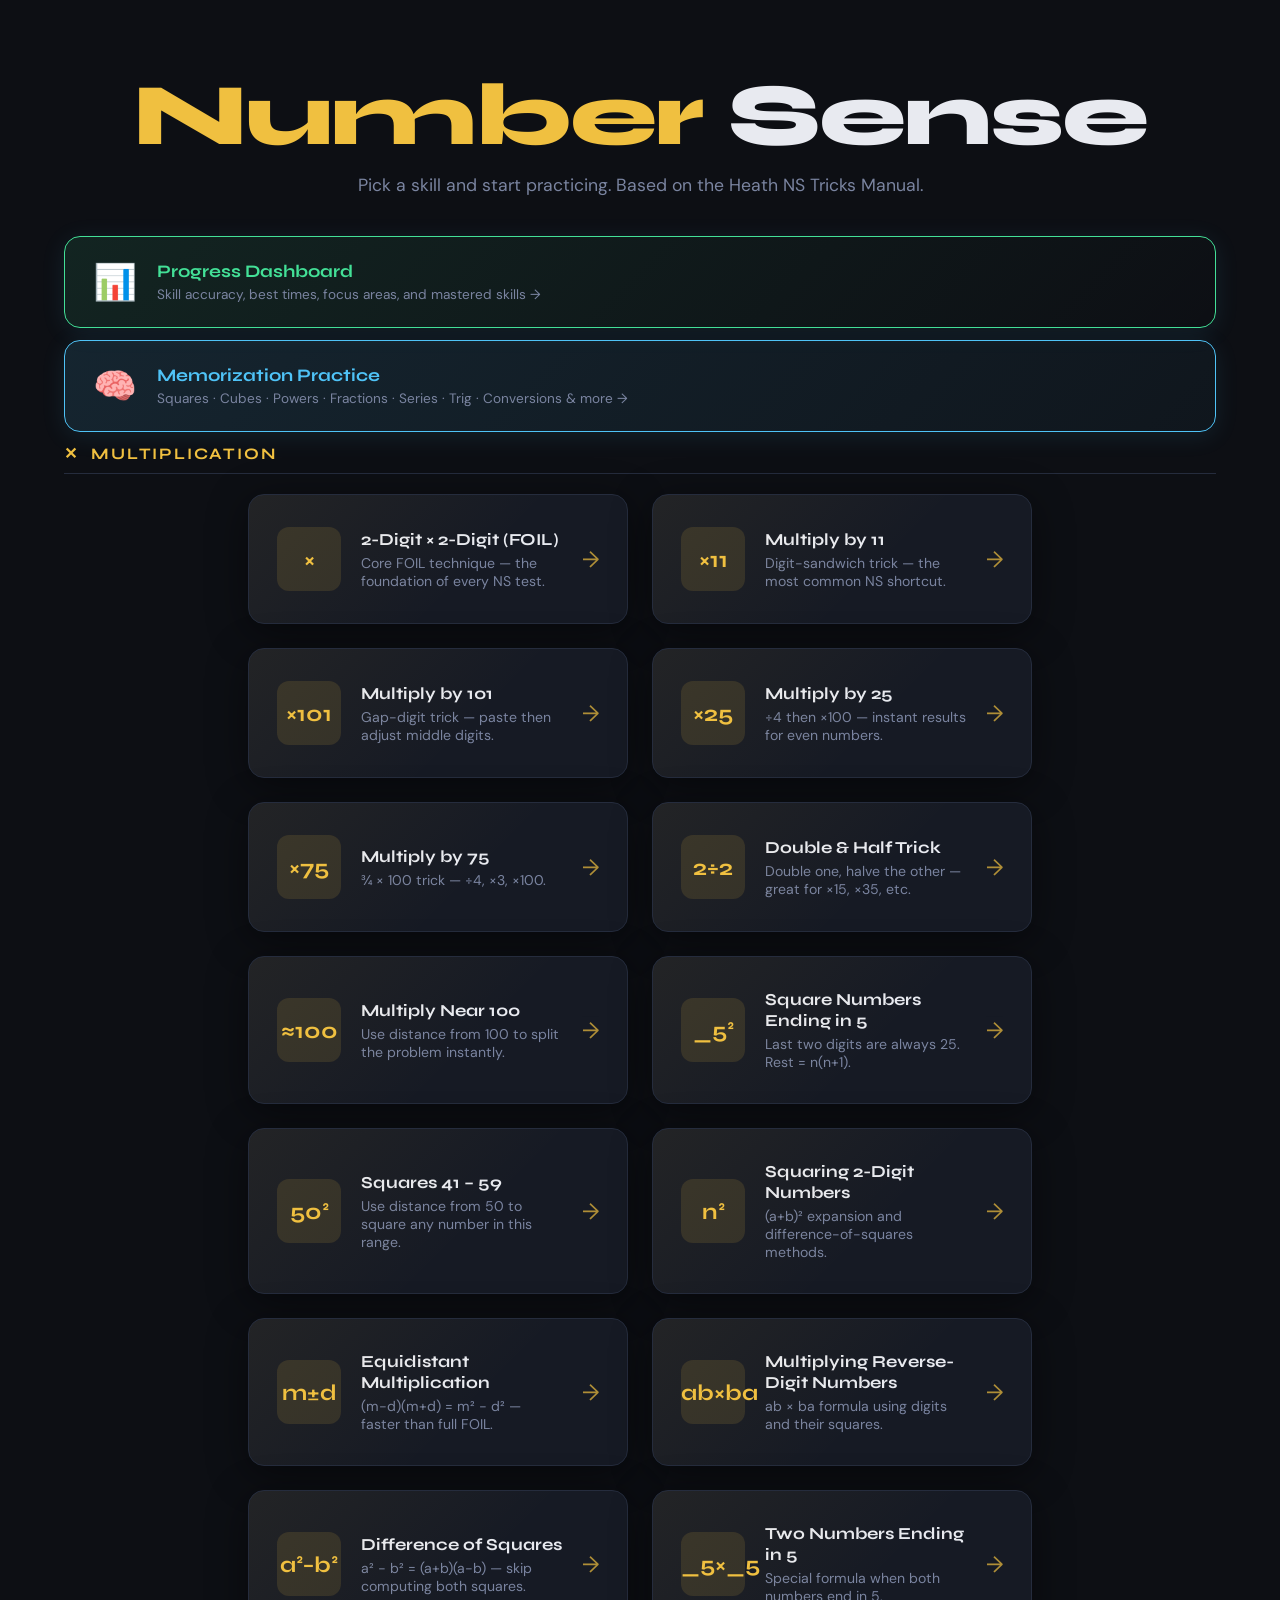
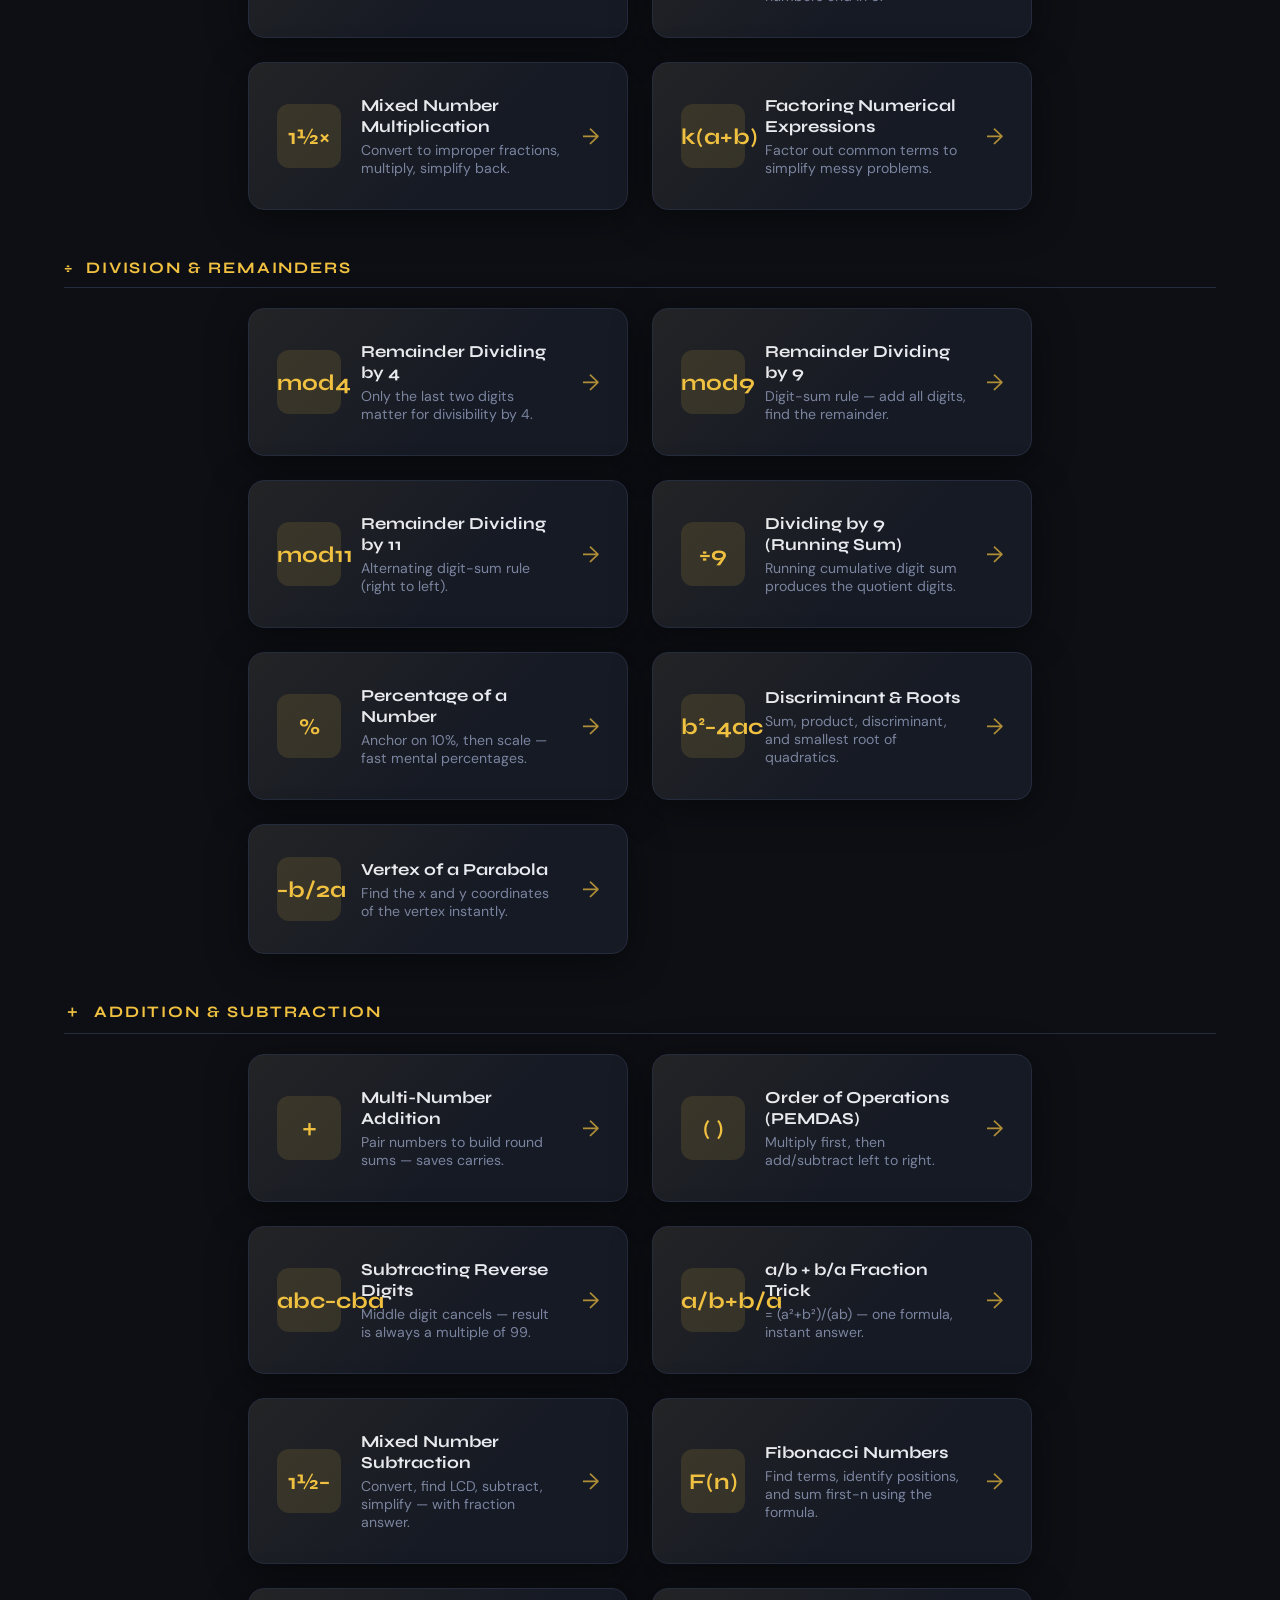
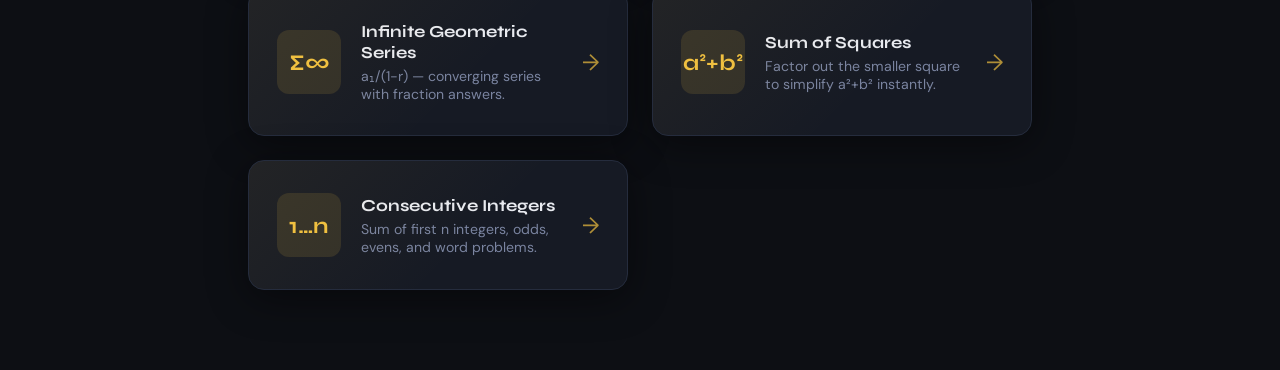
==== index.html @ b79b71be "Add files via upload" ====
<!DOCTYPE html>
<html lang="en">
<head>
  <meta charset="UTF-8" />
  <meta name="viewport" content="width=device-width, initial-scale=1.0"/>
  <title>Number Sense — Math Practice</title>
  <link rel="stylesheet" href="css/style.css" />
</head>
<body>

  <div class="hero-header">
    <div class="hero-title">
      <span class="title-accent">Number</span> Sense
    </div>
    <p class="hero-sub">Pick a skill and start practicing. Based on the Heath NS Tricks Manual.</p>
  </div>

  <!-- ── DASHBOARD / LEADERBOARD BANNERS ─────────────── -->
  <div class="mem-banner-wrap">
    <a href="dashboard.html" class="mem-banner" style="border-color:var(--correct);background:linear-gradient(135deg,rgba(67,224,151,.1),transparent);">
      <div class="mem-banner-icon">📊</div>
      <div class="mem-banner-text">
        <strong style="color:var(--correct)">Progress Dashboard</strong>
        <span>Skill accuracy, best times, focus areas, and mastered skills →</span>
      </div>
    </a>
  </div>

  <!-- ── MEMORIZATION HUB BANNER ─────────────────────── -->
  <div class="mem-banner-wrap">
    <a href="memorize-home.html" class="mem-banner">
      <div class="mem-banner-icon">🧠</div>
      <div class="mem-banner-text">
        <strong>Memorization Practice</strong>
        <span>Squares · Cubes · Powers · Fractions · Series · Trig · Conversions &amp; more →</span>
      </div>
    </a>
  </div>

  <main class="skills-wrapper">

    <!-- ── MULTIPLICATION ─────────────────────────────── -->
    <section class="skill-section">
      <h2 class="section-heading">✕ &nbsp;Multiplication</h2>
      <div class="skills-grid">

        <a href="practice.html?skill=multiply2x2" class="skill-card">
          <div class="skill-icon">×</div>
          <div class="skill-info">
            <h3>2-Digit × 2-Digit (FOIL)</h3>
            <p>Core FOIL technique — the foundation of every NS test.</p>
          </div>
          <div class="skill-arrow">→</div>
        </a>

        <a href="practice.html?skill=multiplyBy11" class="skill-card">
          <div class="skill-icon">×11</div>
          <div class="skill-info">
            <h3>Multiply by 11</h3>
            <p>Digit-sandwich trick — the most common NS shortcut.</p>
          </div>
          <div class="skill-arrow">→</div>
        </a>

        <a href="practice.html?skill=multiplyBy101" class="skill-card">
          <div class="skill-icon">×101</div>
          <div class="skill-info">
            <h3>Multiply by 101</h3>
            <p>Gap-digit trick — paste then adjust middle digits.</p>
          </div>
          <div class="skill-arrow">→</div>
        </a>

        <a href="practice.html?skill=multiplyBy25" class="skill-card">
          <div class="skill-icon">×25</div>
          <div class="skill-info">
            <h3>Multiply by 25</h3>
            <p>÷4 then ×100 — instant results for even numbers.</p>
          </div>
          <div class="skill-arrow">→</div>
        </a>

        <a href="practice.html?skill=multiplyBy75" class="skill-card">
          <div class="skill-icon">×75</div>
          <div class="skill-info">
            <h3>Multiply by 75</h3>
            <p>¾ × 100 trick — ÷4, ×3, ×100.</p>
          </div>
          <div class="skill-arrow">→</div>
        </a>

        <a href="practice.html?skill=doubleHalf" class="skill-card">
          <div class="skill-icon">2÷2</div>
          <div class="skill-info">
            <h3>Double &amp; Half Trick</h3>
            <p>Double one, halve the other — great for ×15, ×35, etc.</p>
          </div>
          <div class="skill-arrow">→</div>
        </a>

        <a href="practice.html?skill=near100" class="skill-card">
          <div class="skill-icon">≈100</div>
          <div class="skill-info">
            <h3>Multiply Near 100</h3>
            <p>Use distance from 100 to split the problem instantly.</p>
          </div>
          <div class="skill-arrow">→</div>
        </a>

        <a href="practice.html?skill=squaresEndIn5" class="skill-card">
          <div class="skill-icon">_5²</div>
          <div class="skill-info">
            <h3>Square Numbers Ending in 5</h3>
            <p>Last two digits are always 25. Rest = n(n+1).</p>
          </div>
          <div class="skill-arrow">→</div>
        </a>

        <a href="practice.html?skill=squares41to59" class="skill-card">
          <div class="skill-icon">50²</div>
          <div class="skill-info">
            <h3>Squares 41 – 59</h3>
            <p>Use distance from 50 to square any number in this range.</p>
          </div>
          <div class="skill-arrow">→</div>
        </a>

        <a href="practice.html?skill=squaring" class="skill-card">
          <div class="skill-icon">n²</div>
          <div class="skill-info">
            <h3>Squaring 2-Digit Numbers</h3>
            <p>(a+b)² expansion and difference-of-squares methods.</p>
          </div>
          <div class="skill-arrow">→</div>
        </a>

        <a href="practice.html?skill=equidistant" class="skill-card">
          <div class="skill-icon">m±d</div>
          <div class="skill-info">
            <h3>Equidistant Multiplication</h3>
            <p>(m−d)(m+d) = m² − d² — faster than full FOIL.</p>
          </div>
          <div class="skill-arrow">→</div>
        </a>

        <a href="practice.html?skill=multiplyReverses" class="skill-card">
          <div class="skill-icon">ab×ba</div>
          <div class="skill-info">
            <h3>Multiplying Reverse-Digit Numbers</h3>
            <p>ab × ba formula using digits and their squares.</p>
          </div>
          <div class="skill-arrow">→</div>
        </a>

        <a href="practice.html?skill=differenceOfSquares" class="skill-card">
          <div class="skill-icon">a²−b²</div>
          <div class="skill-info">
            <h3>Difference of Squares</h3>
            <p>a² − b² = (a+b)(a−b) — skip computing both squares.</p>
          </div>
          <div class="skill-arrow">→</div>
        </a>

        <a href="practice.html?skill=bothEndIn5" class="skill-card">
          <div class="skill-icon">_5×_5</div>
          <div class="skill-info">
            <h3>Two Numbers Ending in 5</h3>
            <p>Special formula when both numbers end in 5.</p>
          </div>
          <div class="skill-arrow">→</div>
        </a>

        <a href="practice.html?skill=mixedNumbers" class="skill-card">
          <div class="skill-icon">1½×</div>
          <div class="skill-info">
            <h3>Mixed Number Multiplication</h3>
            <p>Convert to improper fractions, multiply, simplify back.</p>
          </div>
          <div class="skill-arrow">→</div>
        </a>

        <a href="practice.html?skill=factoringNumerical" class="skill-card">
          <div class="skill-icon">k(a+b)</div>
          <div class="skill-info">
            <h3>Factoring Numerical Expressions</h3>
            <p>Factor out common terms to simplify messy problems.</p>
          </div>
          <div class="skill-arrow">→</div>
        </a>

      </div>
    </section>

    <!-- ── DIVISION ───────────────────────────────────── -->
    <section class="skill-section">
      <h2 class="section-heading">÷ &nbsp;Division &amp; Remainders</h2>
      <div class="skills-grid">

        <a href="practice.html?skill=remainderBy4" class="skill-card">
          <div class="skill-icon">mod4</div>
          <div class="skill-info">
            <h3>Remainder Dividing by 4</h3>
            <p>Only the last two digits matter for divisibility by 4.</p>
          </div>
          <div class="skill-arrow">→</div>
        </a>

        <a href="practice.html?skill=remainderBy9" class="skill-card">
          <div class="skill-icon">mod9</div>
          <div class="skill-info">
            <h3>Remainder Dividing by 9</h3>
            <p>Digit-sum rule — add all digits, find the remainder.</p>
          </div>
          <div class="skill-arrow">→</div>
        </a>

        <a href="practice.html?skill=remainderBy11" class="skill-card">
          <div class="skill-icon">mod11</div>
          <div class="skill-info">
            <h3>Remainder Dividing by 11</h3>
            <p>Alternating digit-sum rule (right to left).</p>
          </div>
          <div class="skill-arrow">→</div>
        </a>

        <a href="practice.html?skill=divideBy9" class="skill-card">
          <div class="skill-icon">÷9</div>
          <div class="skill-info">
            <h3>Dividing by 9 (Running Sum)</h3>
            <p>Running cumulative digit sum produces the quotient digits.</p>
          </div>
          <div class="skill-arrow">→</div>
        </a>

        <a href="practice.html?skill=percentage" class="skill-card">
          <div class="skill-icon">%</div>
          <div class="skill-info">
            <h3>Percentage of a Number</h3>
            <p>Anchor on 10%, then scale — fast mental percentages.</p>
          </div>
          <div class="skill-arrow">→</div>
        </a>

        <a href="practice.html?skill=discriminant" class="skill-card">
          <div class="skill-icon">b²−4ac</div>
          <div class="skill-info">
            <h3>Discriminant &amp; Roots</h3>
            <p>Sum, product, discriminant, and smallest root of quadratics.</p>
          </div>
          <div class="skill-arrow">→</div>
        </a>

        <a href="practice.html?skill=vertexParabola" class="skill-card">
          <div class="skill-icon">−b/2a</div>
          <div class="skill-info">
            <h3>Vertex of a Parabola</h3>
            <p>Find the x and y coordinates of the vertex instantly.</p>
          </div>
          <div class="skill-arrow">→</div>
        </a>

      </div>
    </section>

    <!-- ── ADDITION & SUBTRACTION ─────────────────────── -->
    <section class="skill-section">
      <h2 class="section-heading">＋ &nbsp;Addition &amp; Subtraction</h2>
      <div class="skills-grid">

        <a href="practice.html?skill=additionMulti" class="skill-card">
          <div class="skill-icon">＋</div>
          <div class="skill-info">
            <h3>Multi-Number Addition</h3>
            <p>Pair numbers to build round sums — saves carries.</p>
          </div>
          <div class="skill-arrow">→</div>
        </a>

        <a href="practice.html?skill=orderOfOps" class="skill-card">
          <div class="skill-icon">( )</div>
          <div class="skill-info">
            <h3>Order of Operations (PEMDAS)</h3>
            <p>Multiply first, then add/subtract left to right.</p>
          </div>
          <div class="skill-arrow">→</div>
        </a>

        <a href="practice.html?skill=subtractReverses" class="skill-card">
          <div class="skill-icon">abc−cba</div>
          <div class="skill-info">
            <h3>Subtracting Reverse Digits</h3>
            <p>Middle digit cancels — result is always a multiple of 99.</p>
          </div>
          <div class="skill-arrow">→</div>
        </a>

        <a href="practice.html?skill=fractionPlusFractionInverse" class="skill-card">
          <div class="skill-icon">a/b+b/a</div>
          <div class="skill-info">
            <h3>a/b + b/a Fraction Trick</h3>
            <p>= (a²+b²)/(ab) — one formula, instant answer.</p>
          </div>
          <div class="skill-arrow">→</div>
        </a>

        <a href="practice.html?skill=fractionSubtraction" class="skill-card">
          <div class="skill-icon">1½−</div>
          <div class="skill-info">
            <h3>Mixed Number Subtraction</h3>
            <p>Convert, find LCD, subtract, simplify — with fraction answer.</p>
          </div>
          <div class="skill-arrow">→</div>
        </a>

        <a href="practice.html?skill=fibonacci" class="skill-card">
          <div class="skill-icon">F(n)</div>
          <div class="skill-info">
            <h3>Fibonacci Numbers</h3>
            <p>Find terms, identify positions, and sum first-n using the formula.</p>
          </div>
          <div class="skill-arrow">→</div>
        </a>

        <a href="practice.html?skill=geometricSeries" class="skill-card">
          <div class="skill-icon">∑∞</div>
          <div class="skill-info">
            <h3>Infinite Geometric Series</h3>
            <p>a₁/(1−r) — converging series with fraction answers.</p>
          </div>
          <div class="skill-arrow">→</div>
        </a>

        <a href="practice.html?skill=sumOfSquares" class="skill-card">
          <div class="skill-icon">a²+b²</div>
          <div class="skill-info">
            <h3>Sum of Squares</h3>
            <p>Factor out the smaller square to simplify a²+b² instantly.</p>
          </div>
          <div class="skill-arrow">→</div>
        </a>

        <a href="practice.html?skill=consecIntegers" class="skill-card">
          <div class="skill-icon">1…n</div>
          <div class="skill-info">
            <h3>Consecutive Integers</h3>
            <p>Sum of first n integers, odds, evens, and word problems.</p>
          </div>
          <div class="skill-arrow">→</div>
        </a>

      </div>
    </section>

  </main>

  <script src="js/main.js"></script>
</body>
</html>
---- css/style.css ----
/* =========================================================
   Number Sense — Main Stylesheet
   ========================================================= */

@import url('https://fonts.googleapis.com/css2?family=Syne:wght@700;800&family=DM+Sans:wght@400;500&display=swap');

/* ── Variables ─────────────────────────────────────────── */
:root {
  --bg:        #0d0f14;
  --surface:   #161a24;
  --border:    #252c3d;
  --accent:    #f0c040;
  --accent2:   #4fc3f7;
  --correct:   #43e097;
  --wrong:     #f25c69;
  --text:      #e8eaf0;
  --muted:     #7a84a0;
  --radius:    16px;
  --shadow:    0 8px 40px rgba(0,0,0,.45);
}

/* ── Reset ─────────────────────────────────────────────── */
*, *::before, *::after { box-sizing: border-box; margin: 0; padding: 0; }
html { scroll-behavior: smooth; }

body {
  background: var(--bg);
  color: var(--text);
  font-family: 'DM Sans', sans-serif;
  min-height: 100vh;
  display: flex;
  flex-direction: column;
  align-items: center;
}

/* ── Home: Hero Header ─────────────────────────────────── */
.hero-header {
  text-align: center;
  padding: 72px 24px 40px;
}

.hero-title {
  font-family: 'Syne', sans-serif;
  font-size: clamp(2.8rem, 7vw, 5.5rem);
  font-weight: 800;
  letter-spacing: -2px;
  line-height: 1;
  color: var(--text);
}

.title-accent { color: var(--accent); }

.hero-sub {
  margin-top: 14px;
  font-size: 1.1rem;
  color: var(--muted);
}

/* ── Home: Skills Grid ─────────────────────────────────── */
.skills-grid {
  display: grid;
  grid-template-columns: repeat(auto-fill, minmax(280px, 380px));
  gap: 24px;
  padding: 0 24px 80px;
  justify-content: center;
  width: 100%;
  max-width: 1200px;
}

.skill-card {
  background: var(--surface);
  border: 1px solid var(--border);
  border-radius: var(--radius);
  padding: 32px 28px;
  display: flex;
  align-items: center;
  gap: 20px;
  text-decoration: none;
  color: var(--text);
  box-shadow: var(--shadow);
  transition: transform .2s, border-color .2s, box-shadow .2s;
  position: relative;
  overflow: hidden;
}

.skill-card::before {
  content: '';
  position: absolute;
  inset: 0;
  background: linear-gradient(135deg, rgba(240,192,64,.06) 0%, transparent 60%);
  pointer-events: none;
}

.skill-card:hover {
  transform: translateY(-4px);
  border-color: var(--accent);
  box-shadow: 0 12px 50px rgba(240,192,64,.15);
}

.skill-icon {
  font-size: 1.4rem;
  background: rgba(240,192,64,.12);
  border-radius: 12px;
  width: 64px;
  height: 64px;
  display: grid;
  place-items: center;
  flex-shrink: 0;
  color: var(--accent);
  font-family: 'Syne', sans-serif;
  font-weight: 700;
}

.skill-info h2, .skill-info h3 {
  font-family: 'Syne', sans-serif;
  font-size: 1.05rem;
  font-weight: 700;
}

.skill-info p {
  font-size: .88rem;
  color: var(--muted);
  margin-top: 4px;
}

.skill-arrow {
  margin-left: auto;
  font-size: 1.4rem;
  color: var(--accent);
  opacity: .7;
  transition: transform .2s, opacity .2s;
}

.skill-card:hover .skill-arrow { transform: translateX(5px); opacity: 1; }

/* ── Practice Page ─────────────────────────────────────── */
.practice-body { background: var(--bg); }

.back-link {
  align-self: flex-start;
  margin: 24px 32px;
  color: var(--muted);
  text-decoration: none;
  font-size: .9rem;
  transition: color .15s;
}
.back-link:hover { color: var(--text); }

/* ── Stats Bar ─────────────────────────────────────────── */
.stats-bar {
  display: flex;
  gap: 12px;
  flex-wrap: wrap;
  justify-content: center;
  padding: 0 24px 28px;
}

.stat-pill {
  background: var(--surface);
  border: 1px solid var(--border);
  border-radius: 40px;
  padding: 8px 20px;
  display: flex;
  flex-direction: column;
  align-items: center;
  min-width: 90px;
}

.stat-label { font-size: .7rem; color: var(--muted); text-transform: uppercase; letter-spacing: .08em; }
.stat-value { font-family: 'Syne', sans-serif; font-size: 1.3rem; font-weight: 700; color: var(--correct); }
.stat-pill.stat-wrong .stat-value { color: var(--wrong); }
.stat-pill.stat-avg   .stat-value { color: var(--accent2); }

/* ── Arena ─────────────────────────────────────────────── */
.arena {
  background: var(--surface);
  border: 1px solid var(--border);
  border-radius: 24px;
  padding: 36px 44px 44px;
  width: min(560px, calc(100% - 48px));
  box-shadow: var(--shadow);
  display: flex;
  flex-direction: column;
  align-items: center;
  gap: 22px;
}

/* ── Arena top row: label + difficulty pills ───────────── */
.arena-top-row {
  width: 100%;
  display: flex;
  align-items: center;
  justify-content: space-between;
  flex-wrap: wrap;
  gap: 10px;
}

.skill-label {
  font-size: .78rem;
  text-transform: uppercase;
  letter-spacing: .12em;
  color: var(--muted);
}

/* ── Difficulty Pills ──────────────────────────────────── */
.diff-pills {
  display: flex;
  gap: 6px;
}

.diff-pill {
  background: transparent;
  border: 1px solid var(--border);
  border-radius: 20px;
  padding: 5px 14px;
  font-family: 'DM Sans', sans-serif;
  font-size: .78rem;
  font-weight: 500;
  color: var(--muted);
  cursor: pointer;
  transition: all .18s;
}

.diff-pill:hover { border-color: var(--accent); color: var(--accent); }

.diff-pill.active[data-diff="easy"]   { background: rgba(67,224,151,.15); border-color: var(--correct); color: var(--correct); }
.diff-pill.active[data-diff="medium"] { background: rgba(240,192,64,.15); border-color: var(--accent);  color: var(--accent); }
.diff-pill.active[data-diff="hard"]   { background: rgba(242,92,105,.15); border-color: var(--wrong);   color: var(--wrong); }

/* ── Timer ─────────────────────────────────────────────── */
.timer-row {
  width: 100%;
  display: flex;
  align-items: center;
  gap: 12px;
}

.timer-bar-wrap {
  flex: 1;
  height: 6px;
  background: var(--border);
  border-radius: 99px;
  overflow: hidden;
}

.timer-bar {
  height: 100%;
  width: 100%;
  background: var(--accent);
  border-radius: 99px;
  transform-origin: left;
  transition: background .3s;
}

.timer-text {
  font-family: 'Syne', sans-serif;
  font-size: .9rem;
  color: var(--muted);
  min-width: 44px;
  text-align: right;
}

/* ── Problem Box ───────────────────────────────────────── */
.problem-box {
  width: 100%;
  min-height: 120px;
  background: var(--bg);
  border: 2px solid var(--border);
  border-radius: var(--radius);
  display: grid;
  place-items: center;
  transition: border-color .25s, background .25s;
  padding: 16px;
}

.problem-box.correct { border-color: var(--correct); background: rgba(67,224,151,.07); }
.problem-box.wrong   { border-color: var(--wrong);   background: rgba(242,92,105,.07); }

.problem-text {
  font-family: 'Syne', sans-serif;
  font-size: 2.4rem;
  font-weight: 700;
  letter-spacing: -1px;
  color: var(--text);
  text-align: center;
}

/* ── Standard Answer Row ───────────────────────────────── */
.answer-row {
  width: 100%;
  display: flex;
  gap: 12px;
}

.answer-input {
  flex: 1;
  background: var(--bg);
  border: 2px solid var(--border);
  border-radius: 12px;
  padding: 14px 18px;
  color: var(--text);
  font-family: 'Syne', sans-serif;
  font-size: 1.4rem;
  outline: none;
  transition: border-color .2s;
  -moz-appearance: textfield;
}
.answer-input::-webkit-outer-spin-button,
.answer-input::-webkit-inner-spin-button { -webkit-appearance: none; }
.answer-input:focus { border-color: var(--accent2); }

.submit-btn {
  background: var(--accent);
  color: #0d0f14;
  border: none;
  border-radius: 12px;
  padding: 14px 26px;
  font-family: 'Syne', sans-serif;
  font-size: 1rem;
  font-weight: 700;
  cursor: pointer;
  transition: transform .15s, opacity .15s;
}
.submit-btn:hover  { opacity: .88; transform: translateY(-1px); }
.submit-btn:active { transform: scale(.97); }
.submit-btn:disabled { opacity: .4; cursor: default; }

/* ── Fraction Input Row ─────────────────────────────────── */
#answer-row-fraction {
  width: 100%;
  align-items: flex-start;
}

.fraction-hint {
  font-size: .85rem;
  color: var(--muted);
  width: 100%;
}

.fraction-input-group {
  display: flex;
  align-items: center;
  gap: 14px;
  width: 100%;
}

.frac-box {
  flex: none;
  width: 90px;
  font-size: 1.2rem;
  padding: 10px 12px;
  text-align: center;
}

.frac-stack {
  display: flex;
  flex-direction: column;
  align-items: center;
  gap: 4px;
}

.frac-top, .frac-bot { width: 80px; font-size: 1.1rem; padding: 8px 10px; }

.frac-line {
  width: 80px;
  height: 2px;
  background: var(--accent);
  border-radius: 2px;
}

.fraction-sub {
  font-size: .75rem;
  color: var(--muted);
  width: 100%;
  line-height: 1.5;
}

/* ── Lives / X's ───────────────────────────────────────── */
.lives-row { display: flex; gap: 16px; }

.life {
  font-size: 1.6rem;
  color: var(--border);
  transition: color .2s, transform .2s;
}

.life.used {
  color: var(--wrong);
  animation: pop .3s ease;
}

@keyframes pop {
  0%   { transform: scale(1); }
  50%  { transform: scale(1.5); }
  100% { transform: scale(1); }
}

/* ── Explanation Panel ─────────────────────────────────── */
.explanation-panel {
  width: 100%;
  background: rgba(242,92,105,.08);
  border: 1px solid var(--wrong);
  border-radius: var(--radius);
  padding: 24px 28px;
  display: flex;
  flex-direction: column;
  gap: 12px;
  animation: fadeIn .35s ease;
}

@keyframes fadeIn {
  from { opacity: 0; transform: translateY(8px); }
  to   { opacity: 1; transform: translateY(0); }
}

.explanation-title { font-family: 'Syne', sans-serif; font-size: 1.1rem; color: var(--wrong); }
.explanation-body  { font-size: .95rem; color: var(--text); line-height: 1.7; }

.next-btn {
  align-self: flex-end;
  margin-top: 6px;
  background: var(--wrong);
  color: #fff;
  border: none;
  border-radius: 10px;
  padding: 12px 22px;
  font-family: 'Syne', sans-serif;
  font-size: .95rem;
  font-weight: 700;
  cursor: pointer;
  transition: opacity .15s;
}
.next-btn:hover { opacity: .85; }

/* ── Skills sections (grouped by category) ─────────────── */
.skills-wrapper {
  width: 100%;
  max-width: 1200px;
  padding: 0 24px 80px;
  display: flex;
  flex-direction: column;
  gap: 48px;
}

.skill-section { display: flex; flex-direction: column; gap: 20px; }

.section-heading {
  font-family: 'Syne', sans-serif;
  font-size: 1rem;
  font-weight: 700;
  text-transform: uppercase;
  letter-spacing: .12em;
  color: var(--accent);
  border-bottom: 1px solid var(--border);
  padding-bottom: 10px;
}

.skill-section .skills-grid { padding: 0; }

/* ── Memorization hub banner ────────────────────────────── */
.mem-banner-wrap {
  width: 100%;
  max-width: 1200px;
  padding: 0 24px 12px;
}

.mem-banner {
  display: flex;
  align-items: center;
  gap: 20px;
  background: linear-gradient(135deg, rgba(79,195,247,.12) 0%, rgba(79,195,247,.04) 100%);
  border: 1px solid var(--accent2);
  border-radius: var(--radius);
  padding: 22px 28px;
  text-decoration: none;
  color: var(--text);
  transition: transform .2s, box-shadow .2s;
  box-shadow: 0 4px 24px rgba(79,195,247,.1);
}

.mem-banner:hover { transform: translateY(-3px); box-shadow: 0 8px 36px rgba(79,195,247,.2); }
.mem-banner-icon  { font-size: 2.2rem; flex-shrink: 0; }

.mem-banner-text { display: flex; flex-direction: column; gap: 4px; }
.mem-banner-text strong { font-family: 'Syne', sans-serif; font-size: 1.1rem; font-weight: 700; color: var(--accent2); }
.mem-banner-text span   { font-size: .85rem; color: var(--muted); }

/* ── Responsive ─────────────────────────────────────────── */
@media (max-width: 500px) {
  .arena { padding: 24px 16px 30px; }
  .problem-text { font-size: 1.8rem; }
  .arena-top-row { flex-direction: column; align-items: flex-start; }
  .fraction-input-group { flex-wrap: wrap; }
  .frac-box { width: 70px; }
}
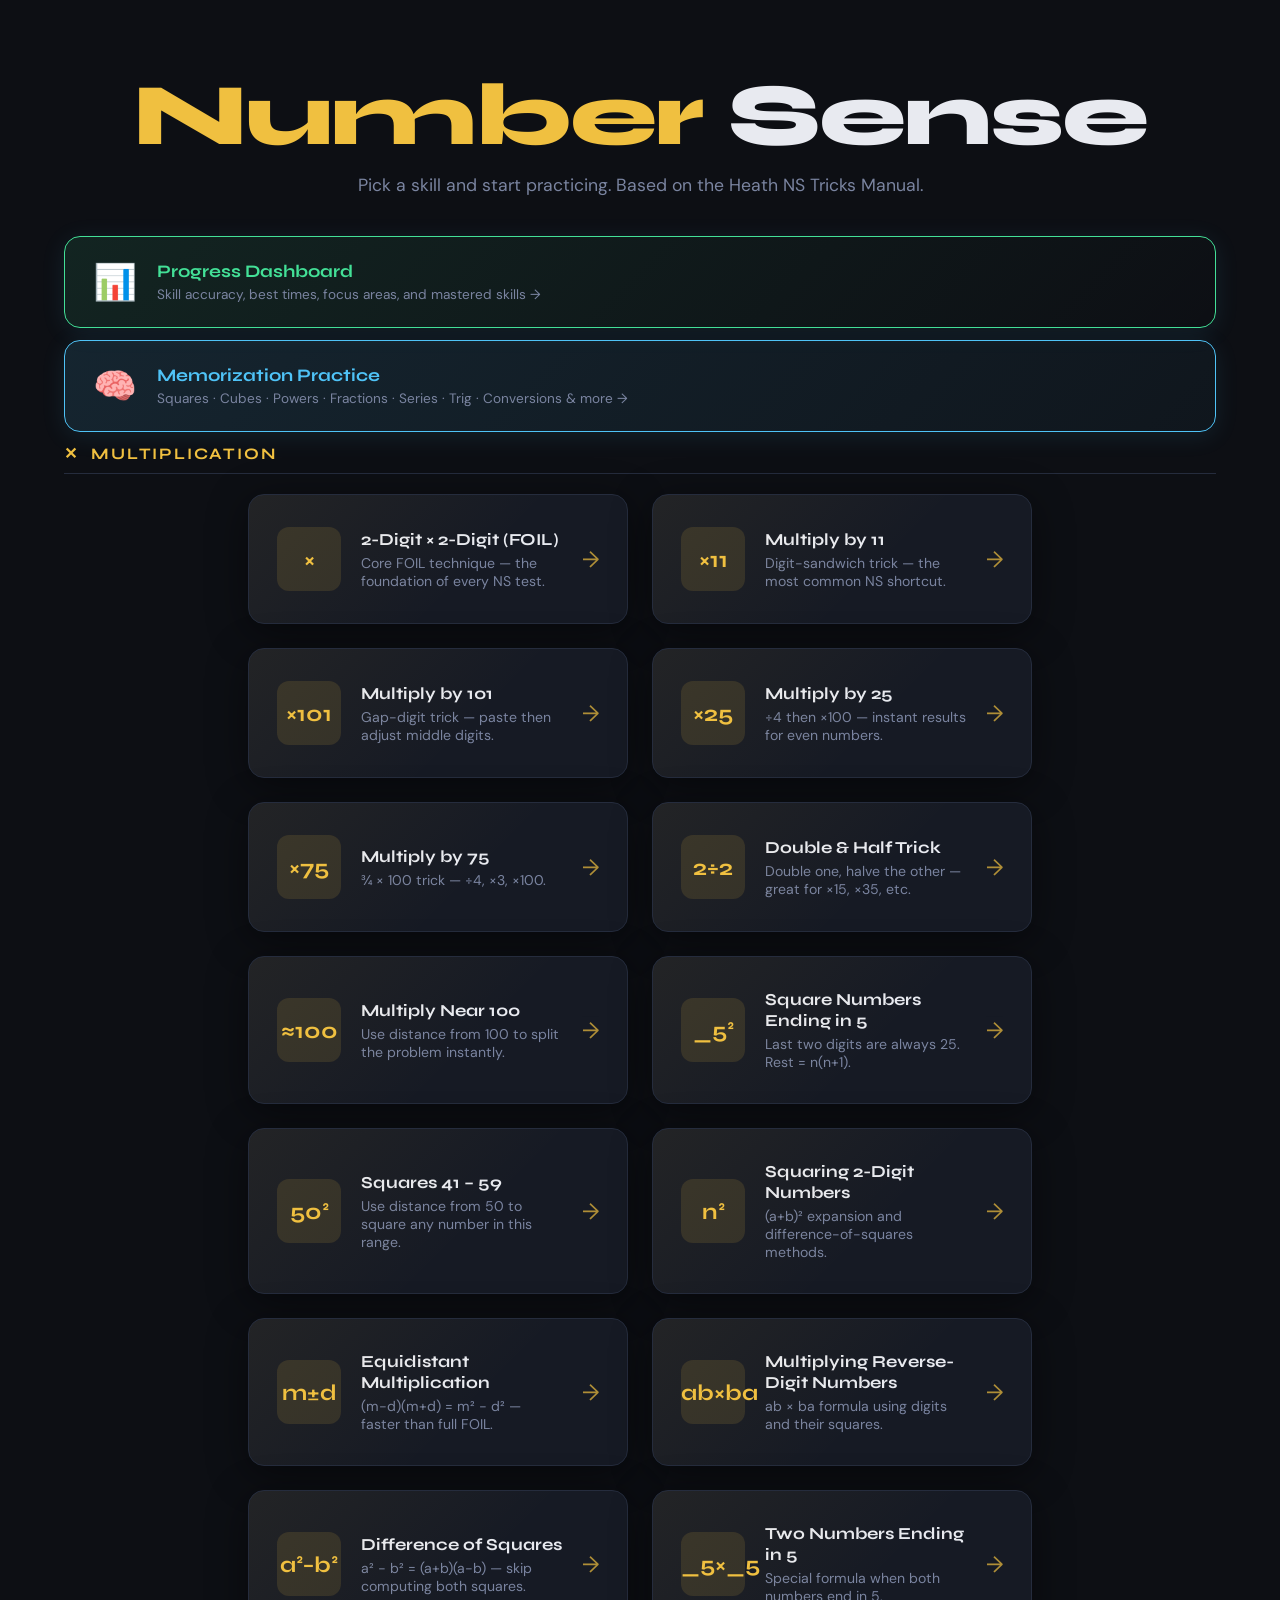
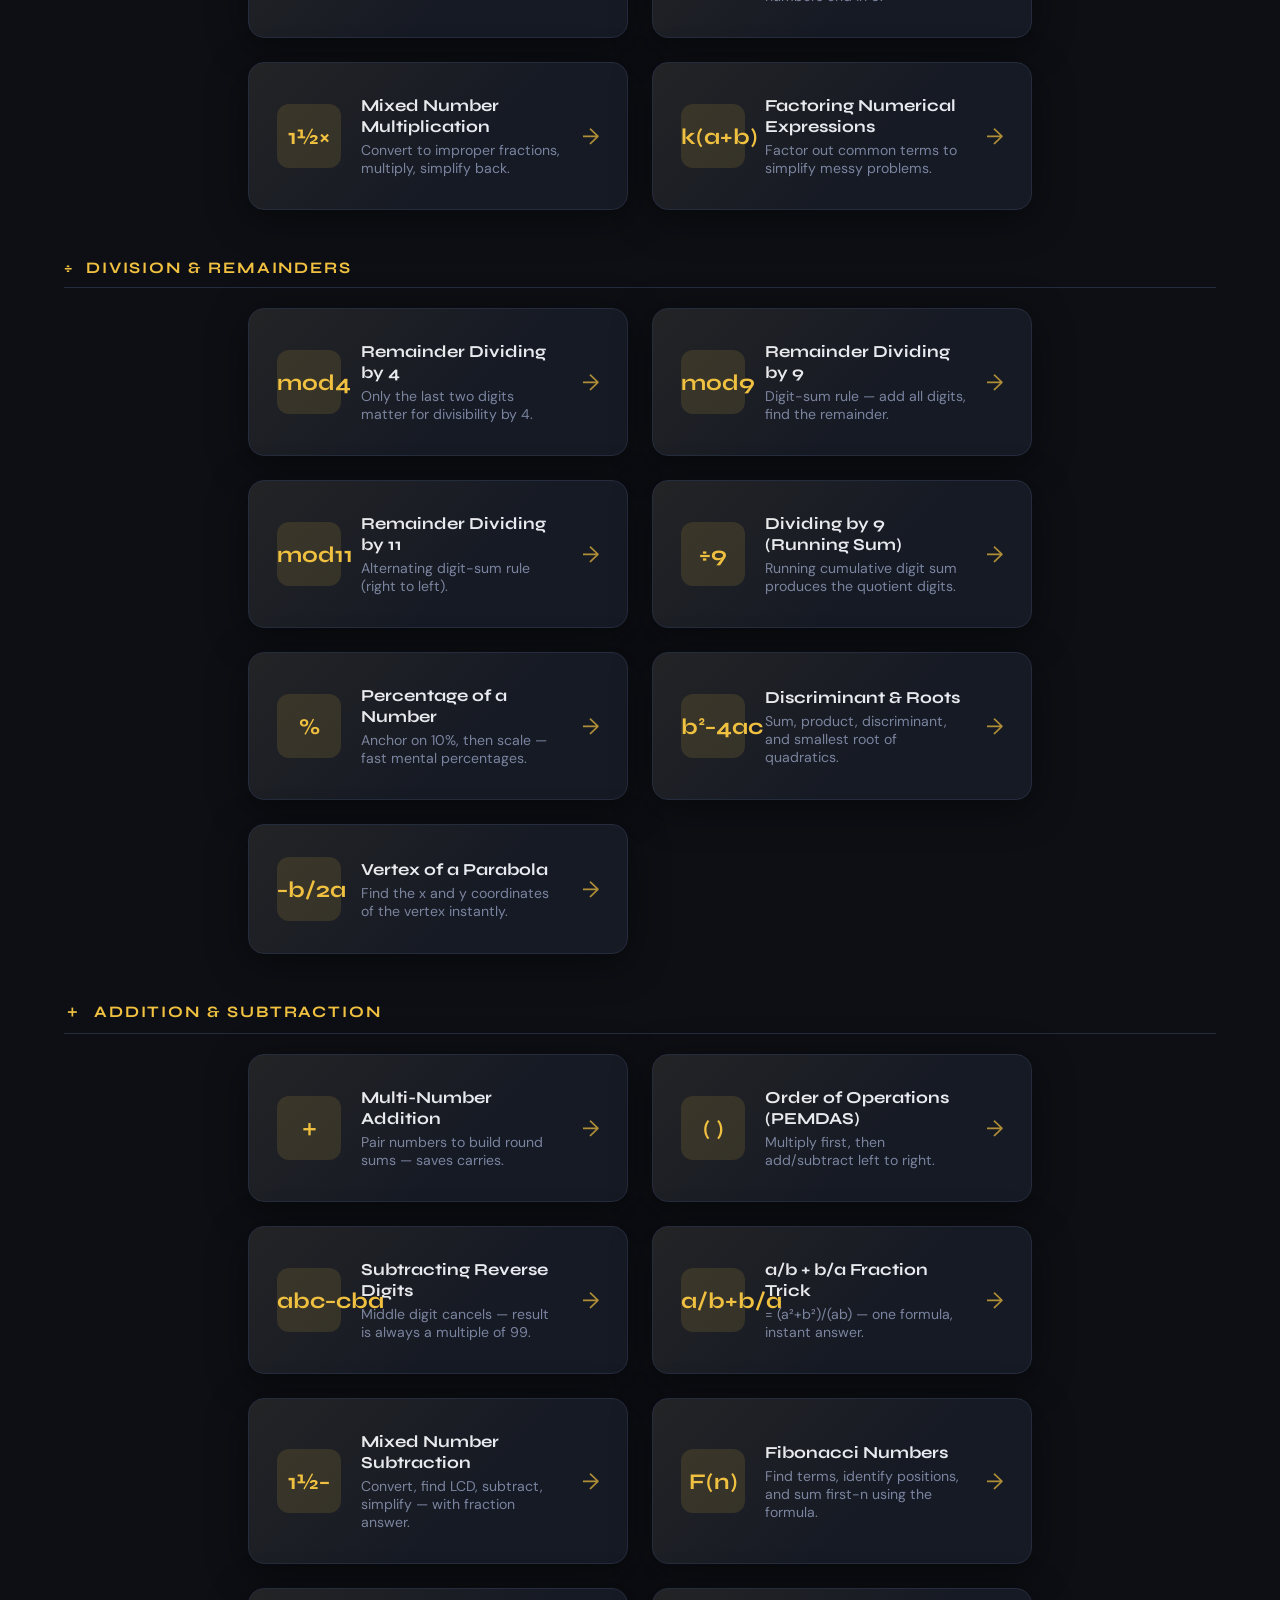
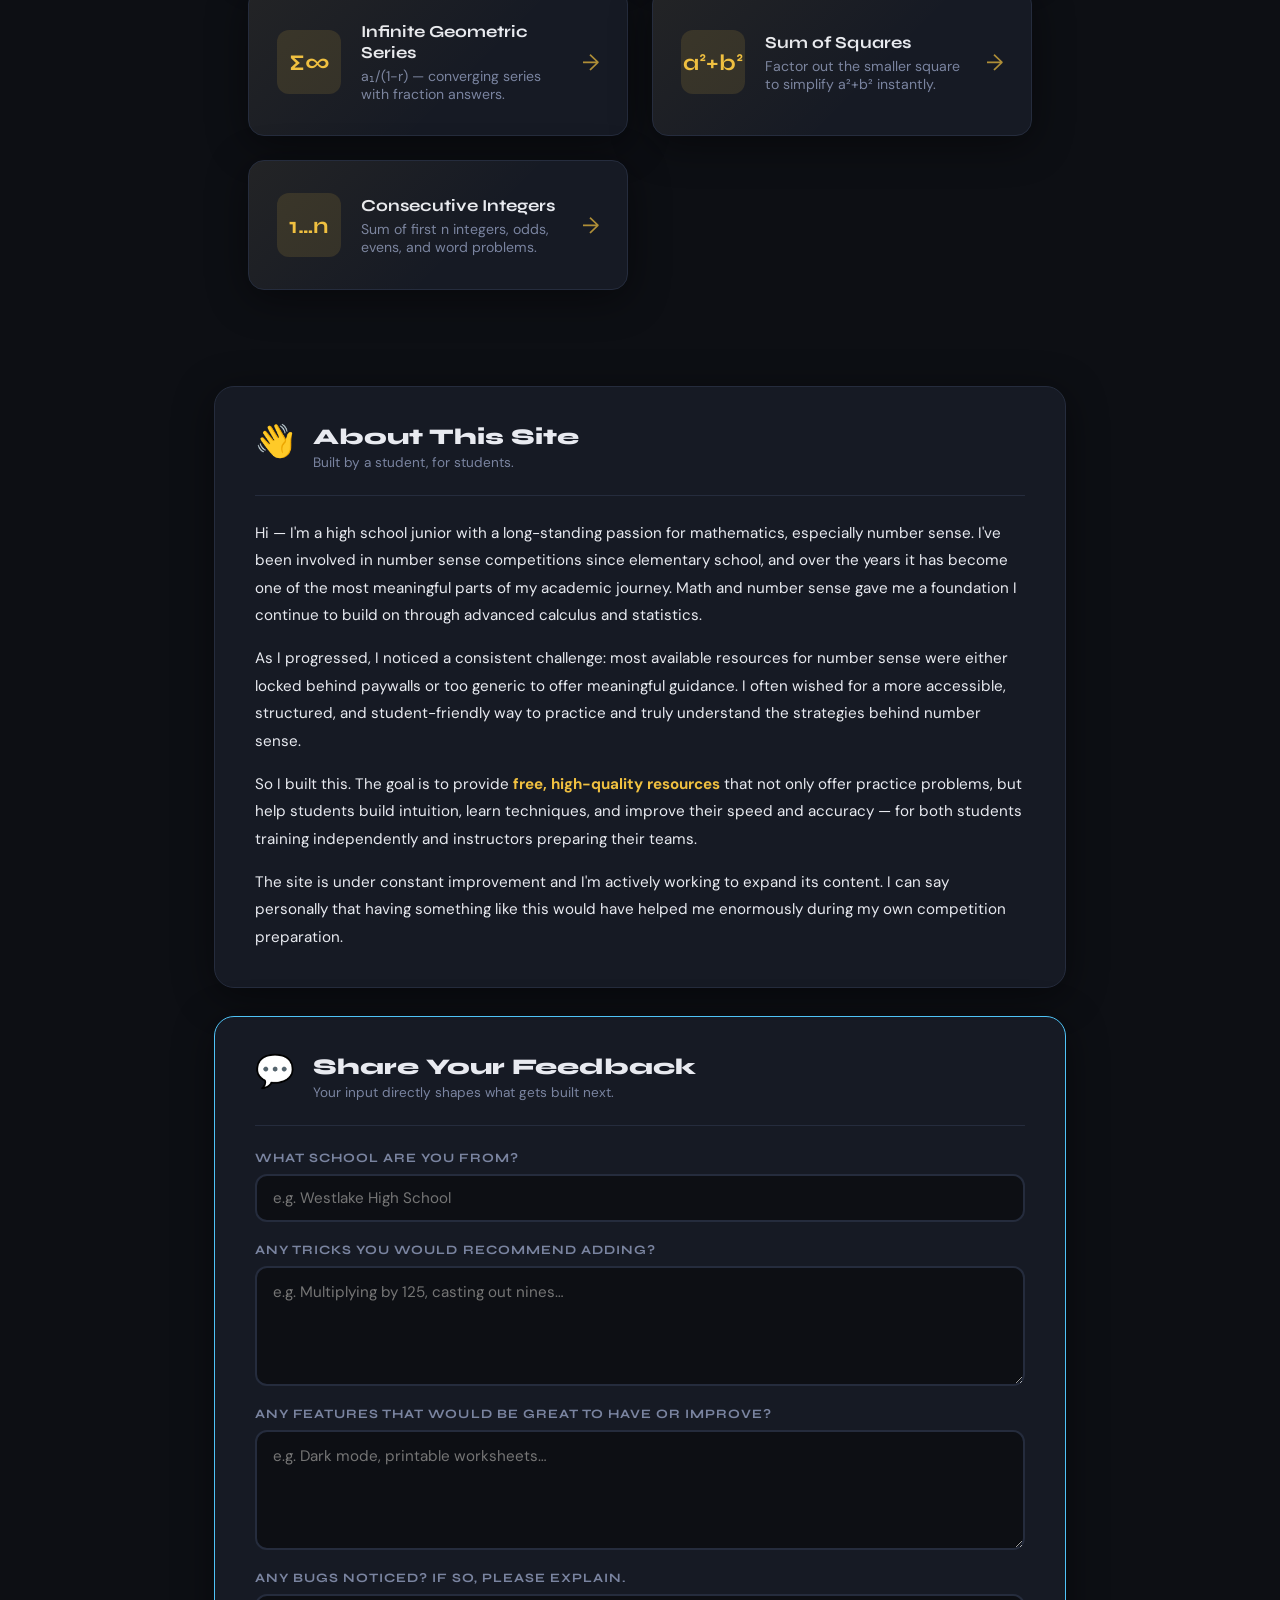
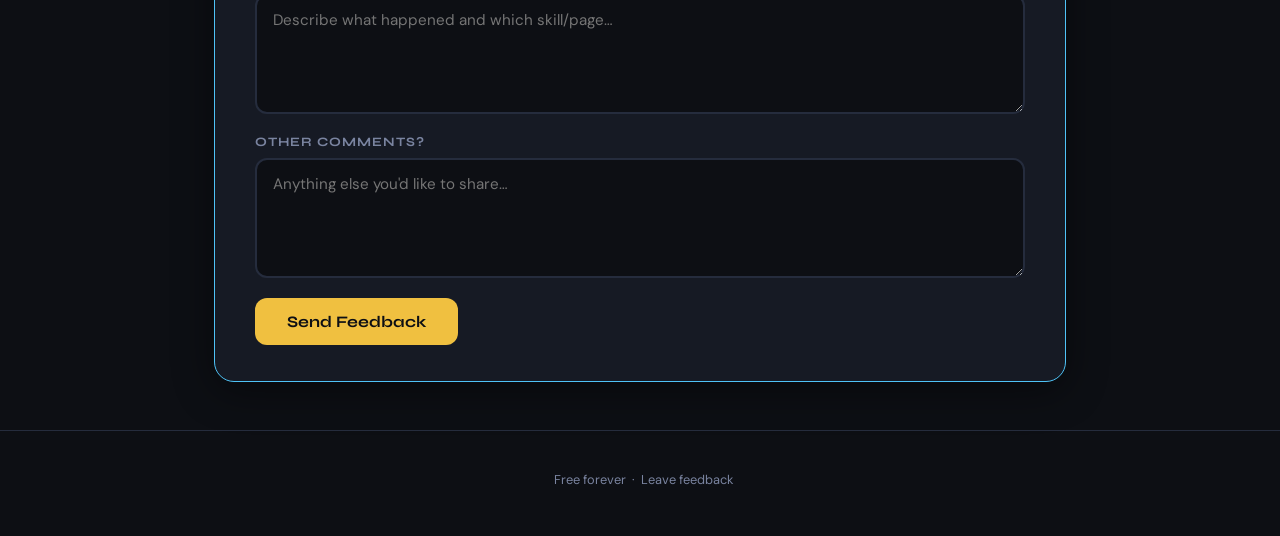
==== commit c784a0d2: "Add files via upload" ====
--- a/index.html
+++ b/index.html
@@ -15,7 +15,7 @@
     <p class="hero-sub">Pick a skill and start practicing. Based on the Heath NS Tricks Manual.</p>
   </div>
 
-  <!-- ── DASHBOARD / LEADERBOARD BANNERS ─────────────── -->
+  <!-- ── DASHBOARD BANNER ──────────────────────────────── -->
   <div class="mem-banner-wrap">
     <a href="dashboard.html" class="mem-banner" style="border-color:var(--correct);background:linear-gradient(135deg,rgba(67,224,151,.1),transparent);">
       <div class="mem-banner-icon">📊</div>
@@ -26,7 +26,7 @@
     </a>
   </div>
 
-  <!-- ── MEMORIZATION HUB BANNER ─────────────────────── -->
+  <!-- ── MEMORIZATION HUB BANNER ───────────────────────── -->
   <div class="mem-banner-wrap">
     <a href="memorize-home.html" class="mem-banner">
       <div class="mem-banner-icon">🧠</div>
@@ -46,145 +46,97 @@
 
         <a href="practice.html?skill=multiply2x2" class="skill-card">
           <div class="skill-icon">×</div>
-          <div class="skill-info">
-            <h3>2-Digit × 2-Digit (FOIL)</h3>
-            <p>Core FOIL technique — the foundation of every NS test.</p>
-          </div>
+          <div class="skill-info"><h3>2-Digit × 2-Digit (FOIL)</h3><p>Core FOIL technique — the foundation of every NS test.</p></div>
           <div class="skill-arrow">→</div>
         </a>
 
         <a href="practice.html?skill=multiplyBy11" class="skill-card">
           <div class="skill-icon">×11</div>
-          <div class="skill-info">
-            <h3>Multiply by 11</h3>
-            <p>Digit-sandwich trick — the most common NS shortcut.</p>
-          </div>
+          <div class="skill-info"><h3>Multiply by 11</h3><p>Digit-sandwich trick — the most common NS shortcut.</p></div>
           <div class="skill-arrow">→</div>
         </a>
 
         <a href="practice.html?skill=multiplyBy101" class="skill-card">
           <div class="skill-icon">×101</div>
-          <div class="skill-info">
-            <h3>Multiply by 101</h3>
-            <p>Gap-digit trick — paste then adjust middle digits.</p>
-          </div>
+          <div class="skill-info"><h3>Multiply by 101</h3><p>Gap-digit trick — paste then adjust middle digits.</p></div>
           <div class="skill-arrow">→</div>
         </a>
 
         <a href="practice.html?skill=multiplyBy25" class="skill-card">
           <div class="skill-icon">×25</div>
-          <div class="skill-info">
-            <h3>Multiply by 25</h3>
-            <p>÷4 then ×100 — instant results for even numbers.</p>
-          </div>
+          <div class="skill-info"><h3>Multiply by 25</h3><p>÷4 then ×100 — instant results for even numbers.</p></div>
           <div class="skill-arrow">→</div>
         </a>
 
         <a href="practice.html?skill=multiplyBy75" class="skill-card">
           <div class="skill-icon">×75</div>
-          <div class="skill-info">
-            <h3>Multiply by 75</h3>
-            <p>¾ × 100 trick — ÷4, ×3, ×100.</p>
-          </div>
+          <div class="skill-info"><h3>Multiply by 75</h3><p>¾ × 100 trick — ÷4, ×3, ×100.</p></div>
           <div class="skill-arrow">→</div>
         </a>
 
         <a href="practice.html?skill=doubleHalf" class="skill-card">
           <div class="skill-icon">2÷2</div>
-          <div class="skill-info">
-            <h3>Double &amp; Half Trick</h3>
-            <p>Double one, halve the other — great for ×15, ×35, etc.</p>
-          </div>
+          <div class="skill-info"><h3>Double &amp; Half Trick</h3><p>Double one, halve the other — great for ×15, ×35, etc.</p></div>
           <div class="skill-arrow">→</div>
         </a>
 
         <a href="practice.html?skill=near100" class="skill-card">
           <div class="skill-icon">≈100</div>
-          <div class="skill-info">
-            <h3>Multiply Near 100</h3>
-            <p>Use distance from 100 to split the problem instantly.</p>
-          </div>
+          <div class="skill-info"><h3>Multiply Near 100</h3><p>Use distance from 100 to split the problem instantly.</p></div>
           <div class="skill-arrow">→</div>
         </a>
 
         <a href="practice.html?skill=squaresEndIn5" class="skill-card">
           <div class="skill-icon">_5²</div>
-          <div class="skill-info">
-            <h3>Square Numbers Ending in 5</h3>
-            <p>Last two digits are always 25. Rest = n(n+1).</p>
-          </div>
+          <div class="skill-info"><h3>Square Numbers Ending in 5</h3><p>Last two digits are always 25. Rest = n(n+1).</p></div>
           <div class="skill-arrow">→</div>
         </a>
 
         <a href="practice.html?skill=squares41to59" class="skill-card">
           <div class="skill-icon">50²</div>
-          <div class="skill-info">
-            <h3>Squares 41 – 59</h3>
-            <p>Use distance from 50 to square any number in this range.</p>
-          </div>
+          <div class="skill-info"><h3>Squares 41 – 59</h3><p>Use distance from 50 to square any number in this range.</p></div>
           <div class="skill-arrow">→</div>
         </a>
 
         <a href="practice.html?skill=squaring" class="skill-card">
           <div class="skill-icon">n²</div>
-          <div class="skill-info">
-            <h3>Squaring 2-Digit Numbers</h3>
-            <p>(a+b)² expansion and difference-of-squares methods.</p>
-          </div>
+          <div class="skill-info"><h3>Squaring 2-Digit Numbers</h3><p>(a+b)² expansion and difference-of-squares methods.</p></div>
           <div class="skill-arrow">→</div>
         </a>
 
         <a href="practice.html?skill=equidistant" class="skill-card">
           <div class="skill-icon">m±d</div>
-          <div class="skill-info">
-            <h3>Equidistant Multiplication</h3>
-            <p>(m−d)(m+d) = m² − d² — faster than full FOIL.</p>
-          </div>
+          <div class="skill-info"><h3>Equidistant Multiplication</h3><p>(m−d)(m+d) = m² − d² — faster than full FOIL.</p></div>
           <div class="skill-arrow">→</div>
         </a>
 
         <a href="practice.html?skill=multiplyReverses" class="skill-card">
           <div class="skill-icon">ab×ba</div>
-          <div class="skill-info">
-            <h3>Multiplying Reverse-Digit Numbers</h3>
-            <p>ab × ba formula using digits and their squares.</p>
-          </div>
+          <div class="skill-info"><h3>Multiplying Reverse-Digit Numbers</h3><p>ab × ba formula using digits and their squares.</p></div>
           <div class="skill-arrow">→</div>
         </a>
 
         <a href="practice.html?skill=differenceOfSquares" class="skill-card">
           <div class="skill-icon">a²−b²</div>
-          <div class="skill-info">
-            <h3>Difference of Squares</h3>
-            <p>a² − b² = (a+b)(a−b) — skip computing both squares.</p>
-          </div>
+          <div class="skill-info"><h3>Difference of Squares</h3><p>a² − b² = (a+b)(a−b) — skip computing both squares.</p></div>
           <div class="skill-arrow">→</div>
         </a>
 
         <a href="practice.html?skill=bothEndIn5" class="skill-card">
           <div class="skill-icon">_5×_5</div>
-          <div class="skill-info">
-            <h3>Two Numbers Ending in 5</h3>
-            <p>Special formula when both numbers end in 5.</p>
-          </div>
+          <div class="skill-info"><h3>Two Numbers Ending in 5</h3><p>Special formula when both numbers end in 5.</p></div>
           <div class="skill-arrow">→</div>
         </a>
 
         <a href="practice.html?skill=mixedNumbers" class="skill-card">
           <div class="skill-icon">1½×</div>
-          <div class="skill-info">
-            <h3>Mixed Number Multiplication</h3>
-            <p>Convert to improper fractions, multiply, simplify back.</p>
-          </div>
+          <div class="skill-info"><h3>Mixed Number Multiplication</h3><p>Convert to improper fractions, multiply, simplify back.</p></div>
           <div class="skill-arrow">→</div>
         </a>
 
         <a href="practice.html?skill=factoringNumerical" class="skill-card">
           <div class="skill-icon">k(a+b)</div>
-          <div class="skill-info">
-            <h3>Factoring Numerical Expressions</h3>
-            <p>Factor out common terms to simplify messy problems.</p>
-          </div>
+          <div class="skill-info"><h3>Factoring Numerical Expressions</h3><p>Factor out common terms to simplify messy problems.</p></div>
           <div class="skill-arrow">→</div>
         </a>
 
@@ -198,64 +150,43 @@
 
         <a href="practice.html?skill=remainderBy4" class="skill-card">
           <div class="skill-icon">mod4</div>
-          <div class="skill-info">
-            <h3>Remainder Dividing by 4</h3>
-            <p>Only the last two digits matter for divisibility by 4.</p>
-          </div>
+          <div class="skill-info"><h3>Remainder Dividing by 4</h3><p>Only the last two digits matter for divisibility by 4.</p></div>
           <div class="skill-arrow">→</div>
         </a>
 
         <a href="practice.html?skill=remainderBy9" class="skill-card">
           <div class="skill-icon">mod9</div>
-          <div class="skill-info">
-            <h3>Remainder Dividing by 9</h3>
-            <p>Digit-sum rule — add all digits, find the remainder.</p>
-          </div>
+          <div class="skill-info"><h3>Remainder Dividing by 9</h3><p>Digit-sum rule — add all digits, find the remainder.</p></div>
           <div class="skill-arrow">→</div>
         </a>
 
         <a href="practice.html?skill=remainderBy11" class="skill-card">
           <div class="skill-icon">mod11</div>
-          <div class="skill-info">
-            <h3>Remainder Dividing by 11</h3>
-            <p>Alternating digit-sum rule (right to left).</p>
-          </div>
+          <div class="skill-info"><h3>Remainder Dividing by 11</h3><p>Alternating digit-sum rule (right to left).</p></div>
           <div class="skill-arrow">→</div>
         </a>
 
         <a href="practice.html?skill=divideBy9" class="skill-card">
           <div class="skill-icon">÷9</div>
-          <div class="skill-info">
-            <h3>Dividing by 9 (Running Sum)</h3>
-            <p>Running cumulative digit sum produces the quotient digits.</p>
-          </div>
+          <div class="skill-info"><h3>Dividing by 9 (Running Sum)</h3><p>Running cumulative digit sum produces the quotient digits.</p></div>
           <div class="skill-arrow">→</div>
         </a>
 
         <a href="practice.html?skill=percentage" class="skill-card">
           <div class="skill-icon">%</div>
-          <div class="skill-info">
-            <h3>Percentage of a Number</h3>
-            <p>Anchor on 10%, then scale — fast mental percentages.</p>
-          </div>
+          <div class="skill-info"><h3>Percentage of a Number</h3><p>Anchor on 10%, then scale — fast mental percentages.</p></div>
           <div class="skill-arrow">→</div>
         </a>
 
         <a href="practice.html?skill=discriminant" class="skill-card">
           <div class="skill-icon">b²−4ac</div>
-          <div class="skill-info">
-            <h3>Discriminant &amp; Roots</h3>
-            <p>Sum, product, discriminant, and smallest root of quadratics.</p>
-          </div>
+          <div class="skill-info"><h3>Discriminant &amp; Roots</h3><p>Sum, product, discriminant, and smallest root of quadratics.</p></div>
           <div class="skill-arrow">→</div>
         </a>
 
         <a href="practice.html?skill=vertexParabola" class="skill-card">
           <div class="skill-icon">−b/2a</div>
-          <div class="skill-info">
-            <h3>Vertex of a Parabola</h3>
-            <p>Find the x and y coordinates of the vertex instantly.</p>
-          </div>
+          <div class="skill-info"><h3>Vertex of a Parabola</h3><p>Find the x and y coordinates of the vertex instantly.</p></div>
           <div class="skill-arrow">→</div>
         </a>
 
@@ -269,82 +200,55 @@
 
         <a href="practice.html?skill=additionMulti" class="skill-card">
           <div class="skill-icon">＋</div>
-          <div class="skill-info">
-            <h3>Multi-Number Addition</h3>
-            <p>Pair numbers to build round sums — saves carries.</p>
-          </div>
+          <div class="skill-info"><h3>Multi-Number Addition</h3><p>Pair numbers to build round sums — saves carries.</p></div>
           <div class="skill-arrow">→</div>
         </a>
 
         <a href="practice.html?skill=orderOfOps" class="skill-card">
           <div class="skill-icon">( )</div>
-          <div class="skill-info">
-            <h3>Order of Operations (PEMDAS)</h3>
-            <p>Multiply first, then add/subtract left to right.</p>
-          </div>
+          <div class="skill-info"><h3>Order of Operations (PEMDAS)</h3><p>Multiply first, then add/subtract left to right.</p></div>
           <div class="skill-arrow">→</div>
         </a>
 
         <a href="practice.html?skill=subtractReverses" class="skill-card">
           <div class="skill-icon">abc−cba</div>
-          <div class="skill-info">
-            <h3>Subtracting Reverse Digits</h3>
-            <p>Middle digit cancels — result is always a multiple of 99.</p>
-          </div>
+          <div class="skill-info"><h3>Subtracting Reverse Digits</h3><p>Middle digit cancels — result is always a multiple of 99.</p></div>
           <div class="skill-arrow">→</div>
         </a>
 
         <a href="practice.html?skill=fractionPlusFractionInverse" class="skill-card">
           <div class="skill-icon">a/b+b/a</div>
-          <div class="skill-info">
-            <h3>a/b + b/a Fraction Trick</h3>
-            <p>= (a²+b²)/(ab) — one formula, instant answer.</p>
-          </div>
+          <div class="skill-info"><h3>a/b + b/a Fraction Trick</h3><p>= (a²+b²)/(ab) — one formula, instant answer.</p></div>
           <div class="skill-arrow">→</div>
         </a>
 
         <a href="practice.html?skill=fractionSubtraction" class="skill-card">
           <div class="skill-icon">1½−</div>
-          <div class="skill-info">
-            <h3>Mixed Number Subtraction</h3>
-            <p>Convert, find LCD, subtract, simplify — with fraction answer.</p>
-          </div>
+          <div class="skill-info"><h3>Mixed Number Subtraction</h3><p>Convert, find LCD, subtract, simplify — with fraction answer.</p></div>
           <div class="skill-arrow">→</div>
         </a>
 
         <a href="practice.html?skill=fibonacci" class="skill-card">
           <div class="skill-icon">F(n)</div>
-          <div class="skill-info">
-            <h3>Fibonacci Numbers</h3>
-            <p>Find terms, identify positions, and sum first-n using the formula.</p>
-          </div>
+          <div class="skill-info"><h3>Fibonacci Numbers</h3><p>Find terms, identify positions, and sum first-n using the formula.</p></div>
           <div class="skill-arrow">→</div>
         </a>
 
         <a href="practice.html?skill=geometricSeries" class="skill-card">
           <div class="skill-icon">∑∞</div>
-          <div class="skill-info">
-            <h3>Infinite Geometric Series</h3>
-            <p>a₁/(1−r) — converging series with fraction answers.</p>
-          </div>
+          <div class="skill-info"><h3>Infinite Geometric Series</h3><p>a₁/(1−r) — converging series with fraction answers.</p></div>
           <div class="skill-arrow">→</div>
         </a>
 
         <a href="practice.html?skill=sumOfSquares" class="skill-card">
           <div class="skill-icon">a²+b²</div>
-          <div class="skill-info">
-            <h3>Sum of Squares</h3>
-            <p>Factor out the smaller square to simplify a²+b² instantly.</p>
-          </div>
+          <div class="skill-info"><h3>Sum of Squares</h3><p>Factor out the smaller square to simplify a²+b² instantly.</p></div>
           <div class="skill-arrow">→</div>
         </a>
 
         <a href="practice.html?skill=consecIntegers" class="skill-card">
           <div class="skill-icon">1…n</div>
-          <div class="skill-info">
-            <h3>Consecutive Integers</h3>
-            <p>Sum of first n integers, odds, evens, and word problems.</p>
-          </div>
+          <div class="skill-info"><h3>Consecutive Integers</h3><p>Sum of first n integers, odds, evens, and word problems.</p></div>
           <div class="skill-arrow">→</div>
         </a>
 
@@ -353,6 +257,117 @@
 
   </main>
 
+  <!-- ══════════════════════════════════════════════════════
+       ABOUT + FEEDBACK
+  ═══════════════════════════════════════════════════════ -->
+  <section class="about-wrap" id="about">
+
+    <!-- About Me -->
+    <div class="about-card">
+      <div class="about-header">
+        <span class="about-emoji">👋</span>
+        <div>
+          <h2 class="about-title">About This Site</h2>
+          <p class="about-sub">Built by a student, for students.</p>
+        </div>
+      </div>
+      <div class="about-body">
+        <p>
+          Hi — I'm a high school junior
+          with a long-standing passion for mathematics, especially number sense. I've been involved in number
+          sense competitions since elementary school, and over the years it has become one of the most meaningful
+          parts of my academic journey. Math and number sense gave me a foundation I continue to build on through
+          advanced calculus and statistics.
+        </p>
+        <p>
+          As I progressed, I noticed a consistent challenge: most available resources for number sense were either
+          locked behind paywalls or too generic to offer meaningful guidance. I often wished for a more accessible,
+          structured, and student-friendly way to practice and truly understand the strategies behind number sense.
+        </p>
+        <p>
+          So I built this. The goal is to provide <strong>free, high-quality resources</strong> that not only
+          offer practice problems, but help students build intuition, learn techniques, and improve their speed
+          and accuracy — for both students training independently and instructors preparing their teams.
+        </p>
+        <p>
+          The site is under constant improvement and I'm actively working to expand its content. I can say
+          personally that having something like this would have helped me enormously during my own competition
+          preparation.
+        </p>
+
+      </div>
+    </div>
+
+    <!-- Feedback -->
+    <div class="feedback-card" id="feedback">
+      <div class="about-header">
+        <span class="about-emoji">💬</span>
+        <div>
+          <h2 class="about-title">Share Your Feedback</h2>
+          <p class="about-sub">Your input directly shapes what gets built next.</p>
+        </div>
+      </div>
+
+      <form class="feedback-form" id="feedback-form"
+            action="https://docs.google.com/forms/d/e/1FAIpQLSfLTTEYHpj1JFDuF7RruQtJ84COgEBdoMg-uYPf08NqVblzZg/formResponse"
+            method="POST"
+            target="hidden-iframe"
+            onsubmit="showFeedbackSuccess()">
+
+        <div class="form-group">
+          <label class="form-label" for="fb-school">What school are you from?</label>
+          <input type="text" id="fb-school" name="entry.956232227" class="form-input" placeholder="e.g. Westlake High School" />
+        </div>
+
+        <div class="form-group">
+          <label class="form-label" for="fb-tricks">Any tricks you would recommend adding?</label>
+          <textarea id="fb-tricks" name="entry.721231975" class="form-input form-textarea" placeholder="e.g. Multiplying by 125, casting out nines…" rows="3"></textarea>
+        </div>
+
+        <div class="form-group">
+          <label class="form-label" for="fb-features">Any features that would be great to have or improve?</label>
+          <textarea id="fb-features" name="entry.180904712" class="form-input form-textarea" placeholder="e.g. Dark mode, printable worksheets…" rows="3"></textarea>
+        </div>
+
+        <div class="form-group">
+          <label class="form-label" for="fb-bugs">Any bugs noticed? If so, please explain.</label>
+          <textarea id="fb-bugs" name="entry.1861296245" class="form-input form-textarea" placeholder="Describe what happened and which skill/page…" rows="3"></textarea>
+        </div>
+
+        <div class="form-group">
+          <label class="form-label" for="fb-other">Other comments?</label>
+          <textarea id="fb-other" name="entry.173218345" class="form-input form-textarea" placeholder="Anything else you'd like to share…" rows="3"></textarea>
+        </div>
+
+        <button type="submit" class="submit-btn feedback-submit">Send Feedback</button>
+      </form>
+
+      <!-- Hidden iframe absorbs Google's redirect so the page doesn't navigate away -->
+      <iframe name="hidden-iframe" style="display:none;"></iframe>
+
+      <!-- Success message -->
+      <div class="feedback-success" id="feedback-success" style="display:none;">
+        <span class="feedback-success-icon">✓</span>
+        <p>Thank you! Your feedback has been received and will help shape future improvements to nspractice.com.</p>
+      </div>
+    </div>
+
+  </section>
+
+  <!-- Footer -->
+  <footer class="site-footer">
+    <p>&nbsp Free forever &nbsp;·&nbsp; <a href="#feedback">Leave feedback</a></p>
+  </footer>
+
   <script src="js/main.js"></script>
+  <script>
+    function showFeedbackSuccess() {
+      setTimeout(function() {
+        document.getElementById('feedback-form').style.display    = 'none';
+        document.getElementById('feedback-success').style.display = 'flex';
+      }, 400);
+    }
+  </script>
+
 </body>
 </html>
--- a/css/style.css
+++ b/css/style.css
@@ -493,3 +493,237 @@
   .fraction-input-group { flex-wrap: wrap; }
   .frac-box { width: 70px; }
 }
+
+/* ── No Timer pill ─────────────────────────────────────── */
+.notimer-pill {
+  border-color: var(--muted);
+  color: var(--muted);
+}
+.notimer-pill:hover {
+  border-color: var(--accent2);
+  color: var(--accent2);
+}
+.notimer-pill.notimer-active {
+  background: rgba(79,195,247,.15);
+  border-color: var(--accent2);
+  color: var(--accent2);
+}
+
+/* ══════════════════════════════════════════════════════════
+   ABOUT + FEEDBACK SECTION
+══════════════════════════════════════════════════════════ */
+.about-wrap {
+  width: 100%;
+  max-width: 900px;
+  padding: 0 24px 0;
+  display: flex;
+  flex-direction: column;
+  gap: 28px;
+  margin-top: 16px;
+}
+
+/* ── Shared card base ────────────────────────────────────── */
+.about-card,
+.feedback-card {
+  background: var(--surface);
+  border: 1px solid var(--border);
+  border-radius: 20px;
+  padding: 36px 40px;
+  box-shadow: var(--shadow);
+}
+
+.about-header {
+  display: flex;
+  align-items: flex-start;
+  gap: 18px;
+  margin-bottom: 24px;
+}
+
+.about-emoji {
+  font-size: 2rem;
+  line-height: 1;
+  flex-shrink: 0;
+  margin-top: 2px;
+}
+
+.about-title {
+  font-family: 'Syne', sans-serif;
+  font-size: 1.4rem;
+  font-weight: 800;
+  color: var(--text);
+  margin-bottom: 4px;
+}
+
+.about-sub {
+  font-size: .85rem;
+  color: var(--muted);
+}
+
+/* ── About body text ─────────────────────────────────────── */
+.about-body {
+  display: flex;
+  flex-direction: column;
+  gap: 16px;
+  border-top: 1px solid var(--border);
+  padding-top: 24px;
+}
+
+.about-body p {
+  font-size: .95rem;
+  line-height: 1.8;
+  color: var(--text);
+}
+
+.about-body strong {
+  color: var(--accent);
+}
+
+.about-sig {
+  font-style: italic;
+  color: var(--muted) !important;
+  margin-top: 8px;
+}
+
+/* ── Feedback form ───────────────────────────────────────── */
+.feedback-card {
+  border-color: var(--accent2);
+}
+
+.feedback-form {
+  border-top: 1px solid var(--border);
+  padding-top: 24px;
+  display: flex;
+  flex-direction: column;
+  gap: 20px;
+}
+
+.form-group {
+  display: flex;
+  flex-direction: column;
+  gap: 8px;
+}
+
+.form-label {
+  font-family: 'Syne', sans-serif;
+  font-size: .8rem;
+  font-weight: 700;
+  text-transform: uppercase;
+  letter-spacing: .08em;
+  color: var(--muted);
+}
+
+.form-optional {
+  font-weight: 400;
+  text-transform: none;
+  letter-spacing: 0;
+  color: var(--muted);
+  opacity: .6;
+}
+
+.form-input {
+  background: var(--bg);
+  border: 2px solid var(--border);
+  border-radius: 12px;
+  padding: 12px 16px;
+  color: var(--text);
+  font-family: 'DM Sans', sans-serif;
+  font-size: .95rem;
+  outline: none;
+  transition: border-color .2s;
+  width: 100%;
+}
+
+.form-input:focus {
+  border-color: var(--accent2);
+}
+
+select.form-input {
+  cursor: pointer;
+  appearance: none;
+  background-image: url("data:image/svg+xml,%3Csvg xmlns='http://www.w3.org/2000/svg' width='12' height='8' viewBox='0 0 12 8'%3E%3Cpath d='M1 1l5 5 5-5' stroke='%237a84a0' stroke-width='2' fill='none' stroke-linecap='round'/%3E%3C/svg%3E");
+  background-repeat: no-repeat;
+  background-position: right 14px center;
+  padding-right: 36px;
+}
+
+.form-textarea {
+  resize: vertical;
+  min-height: 120px;
+  line-height: 1.6;
+}
+
+/* ── Star rating ─────────────────────────────────────────── */
+.star-row {
+  display: flex;
+  gap: 6px;
+}
+
+.star {
+  font-size: 1.8rem;
+  color: var(--border);
+  cursor: pointer;
+  transition: color .15s, transform .15s;
+  user-select: none;
+}
+
+.star:hover,
+.star.star-hover   { color: var(--accent); transform: scale(1.15); }
+.star.star-selected { color: var(--accent); }
+
+/* ── Submit button variant ───────────────────────────────── */
+.feedback-submit {
+  align-self: flex-start;
+  padding: 14px 32px;
+  font-size: 1rem;
+}
+
+/* ── Success message ─────────────────────────────────────── */
+.feedback-success {
+  display: flex;
+  align-items: center;
+  gap: 16px;
+  background: rgba(67,224,151,.08);
+  border: 1px solid var(--correct);
+  border-radius: var(--radius);
+  padding: 24px 28px;
+  margin-top: 24px;
+  animation: fadeIn .35s ease;
+}
+
+.feedback-success-icon {
+  font-size: 1.8rem;
+  color: var(--correct);
+  flex-shrink: 0;
+}
+
+.feedback-success p {
+  font-size: .95rem;
+  color: var(--text);
+  line-height: 1.6;
+}
+
+/* ── Footer ──────────────────────────────────────────────── */
+.site-footer {
+  width: 100%;
+  text-align: center;
+  padding: 40px 24px 48px;
+  font-size: .8rem;
+  color: var(--muted);
+  border-top: 1px solid var(--border);
+  margin-top: 48px;
+}
+
+.site-footer a {
+  color: var(--muted);
+  text-decoration: none;
+  transition: color .15s;
+}
+
+.site-footer a:hover { color: var(--text); }
+
+/* ── Responsive ──────────────────────────────────────────── */
+@media (max-width: 600px) {
+  .about-card,
+  .feedback-card { padding: 24px 20px; }
+  .about-title   { font-size: 1.2rem; }
+}
